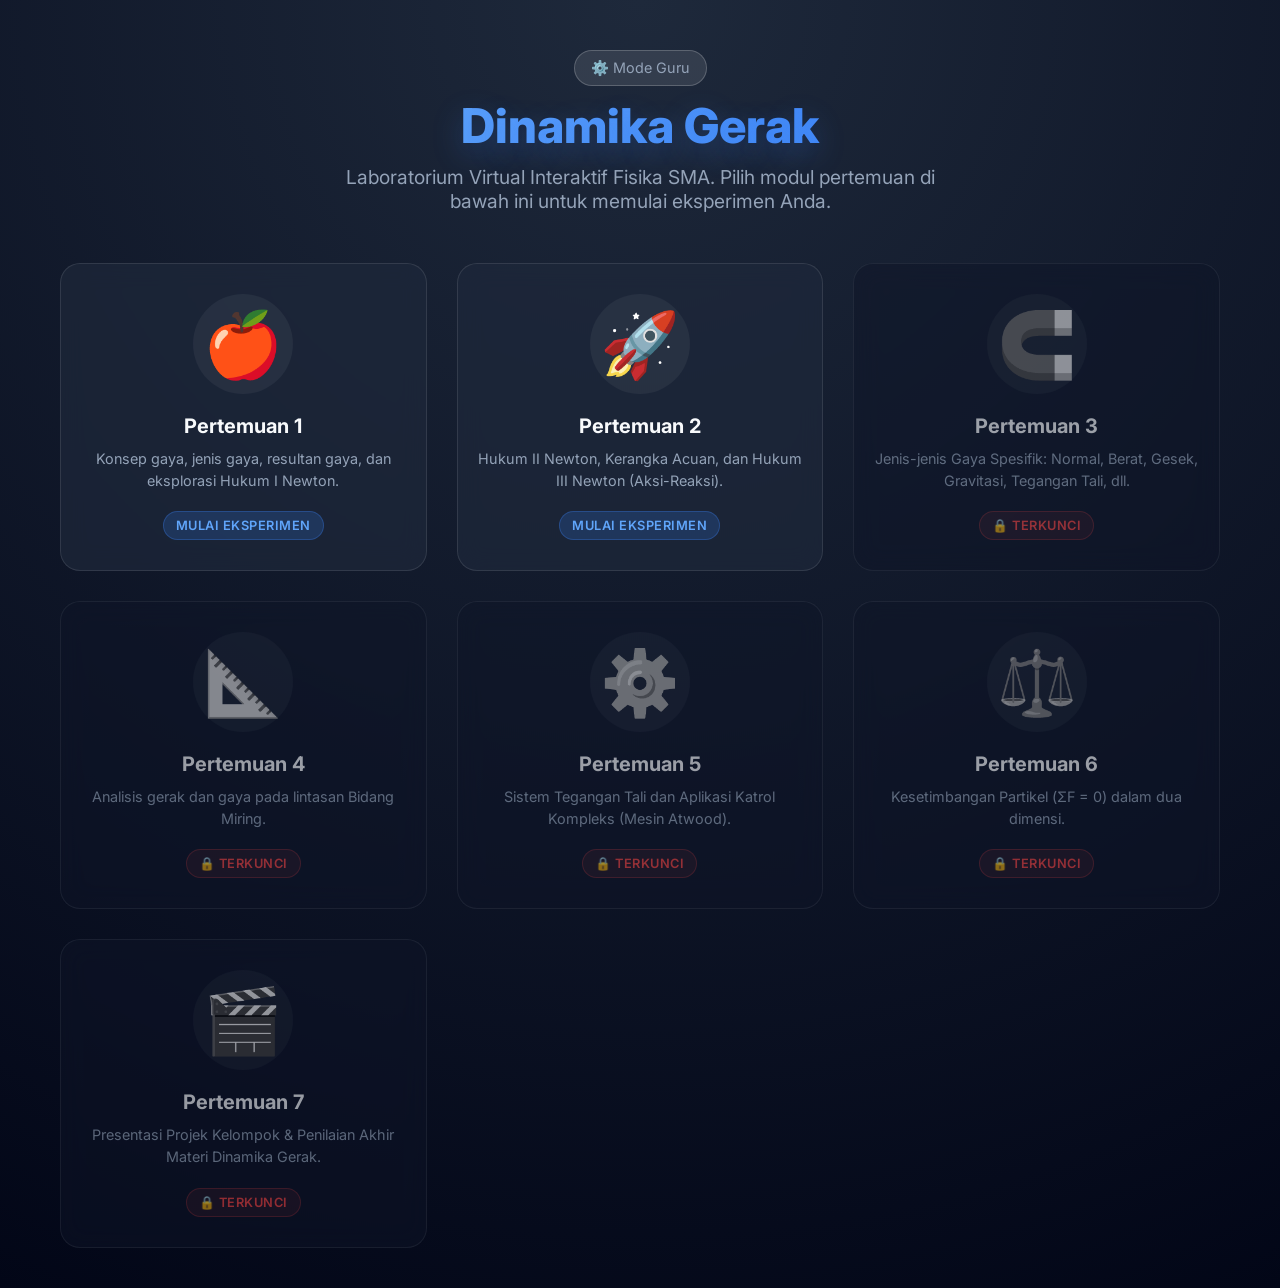
==== Topics/Dinamika-Gerak/virtual-lab/index.html @ c4d6eb1d "Hapus teks 'contoh password' dari prompt Mode Guru" ====
<!DOCTYPE html>
<html lang="id">
<head>
    <meta charset="UTF-8">
    <meta name="viewport" content="width=device-width, initial-scale=1.0">
    <title>Dashboard: Dinamika Gerak</title>
    <link href="https://fonts.googleapis.com/css2?family=Inter:wght@400;500;700;800&display=swap" rel="stylesheet">
    <link rel="stylesheet" href="css/dashboard.css">
    <style>
        .header-top {
            display: flex;
            justify-content: flex-end;
            padding: 10px 20px;
        }
        .btn-guru {
            background: rgba(255, 255, 255, 0.1);
            border: 1px solid rgba(255, 255, 255, 0.2);
            color: #94a3b8;
            padding: 8px 16px;
            border-radius: 20px;
            cursor: pointer;
            font-size: 0.9rem;
            transition: all 0.3s;
        }
        .btn-guru:hover {
            background: rgba(255, 255, 255, 0.2);
            color: #fff;
        }
        .btn-guru.active {
            background: #ef4444;
            color: white;
            border-color: #ef4444;
        }
        
        .guru-controls {
            margin-top: 15px;
            display: flex;
            align-items: center;
            justify-content: space-between;
            background: rgba(0,0,0,0.3);
            padding: 10px;
            border-radius: 10px;
            border: 1px solid rgba(255,255,255,0.1);
        }
        .guru-controls label {
            font-size: 0.9rem;
            color: #cbd5e1;
        }
        
        /* Toggle Switch */
        .switch {
            position: relative;
            display: inline-block;
            width: 40px;
            height: 20px;
        }
        .switch input { opacity: 0; width: 0; height: 0; }
        .slider {
            position: absolute;
            cursor: pointer;
            top: 0; left: 0; right: 0; bottom: 0;
            background-color: #475569;
            transition: .4s;
            border-radius: 20px;
        }
        .slider:before {
            position: absolute;
            content: "";
            height: 16px; width: 16px;
            left: 2px; bottom: 2px;
            background-color: white;
            transition: .4s;
            border-radius: 50%;
        }
        input:checked + .slider { background-color: #10b981; }
        input:checked + .slider:before { transform: translateX(20px); }

        .module-card { cursor: pointer; }
        .module-card.locked { cursor: not-allowed; }
    </style>
</head>
<body>

    <div class="header-top">
        <button id="btnGuru" class="btn-guru">⚙️ Mode Guru</button>
    </div>

    <header class="dashboard-header">
        <h1>Dinamika Gerak</h1>
        <p>Laboratorium Virtual Interaktif Fisika SMA. Pilih modul pertemuan di bawah ini untuk memulai eksperimen Anda.</p>
    </header>

    <main class="dashboard-grid" id="cardContainer">
        <!-- Cards will be generated by JS -->
    </main>

    <script>
        const modules = [
            { id: 'p1', title: 'Pertemuan 1', icon: '🍎', desc: 'Konsep gaya, jenis gaya, resultan gaya, dan eksplorasi Hukum I Newton.', path: 'scenes/hukum-newton-1/index.html' },
            { id: 'p2', title: 'Pertemuan 2', icon: '🚀', desc: 'Hukum II Newton, Kerangka Acuan, dan Hukum III Newton (Aksi-Reaksi).', path: 'scenes/hukum-newton-2/index.html' },
            { id: 'p3', title: 'Pertemuan 3', icon: '🧲', desc: 'Jenis-jenis Gaya Spesifik: Normal, Berat, Gesek, Gravitasi, Tegangan Tali, dll.', path: 'scenes/hukum-newton-3/index.html' },
            { id: 'p4', title: 'Pertemuan 4', icon: '📐', desc: 'Analisis gerak dan gaya pada lintasan Bidang Miring.', path: 'scenes/bidang-miring/index.html' },
            { id: 'p5', title: 'Pertemuan 5', icon: '⚙️', desc: 'Sistem Tegangan Tali dan Aplikasi Katrol Kompleks (Mesin Atwood).', path: 'scenes/katrol/index.html' },
            { id: 'p6', title: 'Pertemuan 6', icon: '⚖️', desc: 'Kesetimbangan Partikel (ΣF = 0) dalam dua dimensi.', path: 'scenes/kesetimbangan/index.html' },
            { id: 'p7', title: 'Pertemuan 7', icon: '🎬', desc: 'Presentasi Projek Kelompok & Penilaian Akhir Materi Dinamika Gerak.', path: 'scenes/projek/index.html' }
        ];

        let isGuruMode = false;
        
        // Initialize access from localStorage
        let accessData = JSON.parse(localStorage.getItem('dinamika_gerak_access'));
        if (!accessData) {
            accessData = ['p1', 'p2']; // Default open
            localStorage.setItem('dinamika_gerak_access', JSON.stringify(accessData));
        }

        const container = document.getElementById('cardContainer');
        const btnGuru = document.getElementById('btnGuru');

        function toggleAccess(id) {
            if (accessData.includes(id)) {
                accessData = accessData.filter(i => i !== id);
            } else {
                accessData.push(id);
            }
            localStorage.setItem('dinamika_gerak_access', JSON.stringify(accessData));
            renderCards();
        }

        function renderCards() {
            container.innerHTML = '';
            
            modules.forEach(mod => {
                const isUnlocked = accessData.includes(mod.id);
                
                const card = document.createElement('div');
                card.className = `module-card ${!isUnlocked && !isGuruMode ? 'locked' : ''}`;
                
                card.onclick = (e) => {
                    // Prevent navigation if clicking inside guru controls
                    if (e.target.closest('.guru-controls')) return;
                    
                    if (isUnlocked || isGuruMode) {
                        window.location.href = mod.path;
                    } else {
                        alert('Modul ini dikunci oleh Guru!');
                    }
                };

                let badgeHTML = '';
                if (isUnlocked) {
                    badgeHTML = `<div class="status-badge ready">Mulai Eksperimen</div>`;
                } else {
                    badgeHTML = `<div class="status-badge locked">🔒 Terkunci</div>`;
                }

                let guruControlsHTML = '';
                if (isGuruMode) {
                    guruControlsHTML = `
                        <div class="guru-controls">
                            <label>Akses Siswa</label>
                            <label class="switch">
                                <input type="checkbox" ${isUnlocked ? 'checked' : ''} onchange="toggleAccess('${mod.id}')">
                                <span class="slider"></span>
                            </label>
                        </div>
                    `;
                }

                card.innerHTML = `
                    <div class="card-icon">${mod.icon}</div>
                    <h2 class="card-title">${mod.title}</h2>
                    <p class="card-desc">${mod.desc}</p>
                    ${badgeHTML}
                    ${guruControlsHTML}
                `;
                
                container.appendChild(card);
            });
        }

        btnGuru.addEventListener('click', () => {
            if (!isGuruMode) {
                const pin = prompt("Masukkan PIN Guru:");
                if (pin === "1234") {
                    isGuruMode = true;
                    btnGuru.textContent = "Keluar Mode Guru";
                    btnGuru.classList.add('active');
                    renderCards();
                } else if (pin !== null) {
                    alert("PIN Salah!");
                }
            } else {
                isGuruMode = false;
                btnGuru.textContent = "⚙️ Mode Guru";
                btnGuru.classList.remove('active');
                renderCards();
            }
        });

        // Initial render
        renderCards();

    </script>
</body>
</html>
---- Topics/Dinamika-Gerak/virtual-lab/css/dashboard.css ----
:root {
    --bg-dark: #0f172a;
    --bg-grad: radial-gradient(circle at top, #1e293b, #020617);
    --card-bg: rgba(30, 41, 59, 0.7);
    --card-border: rgba(255, 255, 255, 0.1);
    --text-primary: #f8fafc;
    --text-secondary: #94a3b8;
    --accent: #3b82f6;
    --accent-hover: #60a5fa;
    --locked: #ef4444;
}

* {
    margin: 0;
    padding: 0;
    box-sizing: border-box;
    font-family: 'Inter', sans-serif;
}

body {
    background: var(--bg-dark);
    background-image: var(--bg-grad);
    color: var(--text-primary);
    min-height: 100vh;
    display: flex;
    flex-direction: column;
    align-items: center;
    padding: 40px 20px;
    overflow-x: hidden;
}

/* HEADER */
.dashboard-header {
    text-align: center;
    margin-bottom: 50px;
    animation: fadeInDown 0.8s ease-out;
}

.dashboard-header h1 {
    font-size: 3rem;
    font-weight: 800;
    margin-bottom: 10px;
    background: linear-gradient(to right, #60a5fa, #3b82f6);
    -webkit-background-clip: text;
    background-clip: text;
    -webkit-text-fill-color: transparent;
    text-shadow: 0 10px 30px rgba(59, 130, 246, 0.3);
}

.dashboard-header p {
    font-size: 1.2rem;
    color: var(--text-secondary);
    max-width: 600px;
    margin: 0 auto;
}

/* GRID LAYOUT */
.dashboard-grid {
    display: grid;
    grid-template-columns: repeat(auto-fit, minmax(280px, 1fr));
    gap: 30px;
    width: 100%;
    max-width: 1200px;
    padding: 0 20px;
}

/* CARDS */
.module-card {
    background: var(--card-bg);
    border: 1px solid var(--card-border);
    border-radius: 20px;
    padding: 30px 20px;
    text-align: center;
    backdrop-filter: blur(12px);
    -webkit-backdrop-filter: blur(12px);
    transition: all 0.3s cubic-bezier(0.25, 0.8, 0.25, 1);
    position: relative;
    overflow: hidden;
    text-decoration: none;
    color: inherit;
    display: flex;
    flex-direction: column;
    align-items: center;
    animation: fadeInUp 0.8s ease-out backwards;
}

/* Stagger animation */
.module-card:nth-child(1) { animation-delay: 0.1s; }
.module-card:nth-child(2) { animation-delay: 0.2s; }
.module-card:nth-child(3) { animation-delay: 0.3s; }
.module-card:nth-child(4) { animation-delay: 0.4s; }
.module-card:nth-child(5) { animation-delay: 0.5s; }
.module-card:nth-child(6) { animation-delay: 0.6s; }
.module-card:nth-child(7) { animation-delay: 0.7s; }

.module-card:hover:not(.locked) {
    transform: translateY(-10px);
    box-shadow: 0 15px 35px rgba(59, 130, 246, 0.2);
    border-color: rgba(59, 130, 246, 0.5);
}

.module-card:hover:not(.locked) .card-icon {
    transform: scale(1.1);
}

/* KARTU TERKUNCI */
.module-card.locked {
    opacity: 0.6;
    cursor: not-allowed;
    background: rgba(15, 23, 42, 0.8);
}
.module-card.locked:hover {
    border-color: rgba(239, 68, 68, 0.5);
    box-shadow: 0 10px 25px rgba(239, 68, 68, 0.1);
}

/* ICON */
.card-icon {
    font-size: 4rem;
    margin-bottom: 20px;
    transition: transform 0.3s ease;
    display: flex;
    justify-content: center;
    align-items: center;
    width: 100px;
    height: 100px;
    background: rgba(255,255,255,0.05);
    border-radius: 50%;
}

.module-card.locked .card-icon {
    filter: grayscale(100%);
}

/* TEXT */
.card-title {
    font-size: 1.25rem;
    font-weight: 700;
    margin-bottom: 10px;
    color: var(--text-primary);
}

.card-desc {
    font-size: 0.9rem;
    color: var(--text-secondary);
    line-height: 1.5;
    margin-bottom: 20px;
    flex-grow: 1;
}

/* STATUS BADGE */
.status-badge {
    padding: 6px 12px;
    border-radius: 20px;
    font-size: 0.8rem;
    font-weight: 600;
    letter-spacing: 0.5px;
    text-transform: uppercase;
}

.status-badge.ready {
    background: rgba(59, 130, 246, 0.2);
    color: var(--accent-hover);
    border: 1px solid rgba(59, 130, 246, 0.3);
}

.status-badge.locked {
    background: rgba(239, 68, 68, 0.1);
    color: var(--locked);
    border: 1px solid rgba(239, 68, 68, 0.3);
}

/* ANIMATIONS */
@keyframes fadeInDown {
    from { opacity: 0; transform: translateY(-30px); }
    to { opacity: 1; transform: translateY(0); }
}
@keyframes fadeInUp {
    from { opacity: 0; transform: translateY(30px); }
    to { opacity: 1; transform: translateY(0); }
}

/* RESPONSIVE */
@media (max-width: 768px) {
    .dashboard-header h1 {
        font-size: 2.2rem;
    }
    .dashboard-grid {
        grid-template-columns: repeat(auto-fit, minmax(240px, 1fr));
        gap: 20px;
    }
    .card-icon {
        font-size: 3rem;
        width: 80px;
        height: 80px;
    }
}
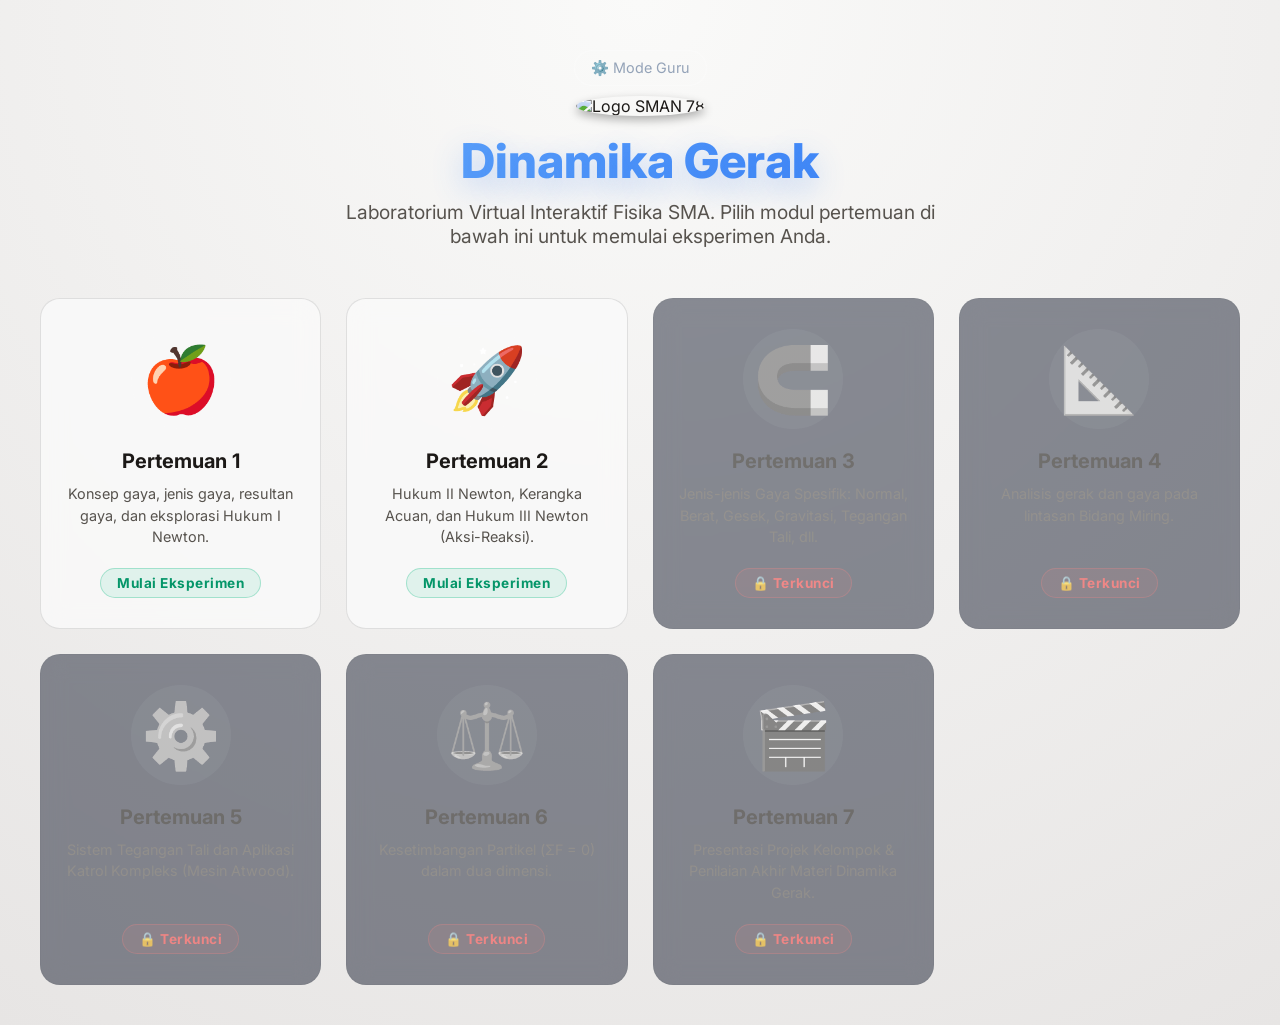
==== commit fb7246a7: "feat(logo-conclusion): tambahkan logo resmi SMAN 78 Jakarta di seluruh header & buat kesimpulan fisi" ====
--- a/Topics/Dinamika-Gerak/virtual-lab/index.html
+++ b/Topics/Dinamika-Gerak/virtual-lab/index.html
@@ -86,6 +86,7 @@
     </div>
 
     <header class="dashboard-header">
+        <img src="https://blogger.googleusercontent.com/img/b/R29vZ2xl/AVvXsEi27eZ8eNQYf1B7Z8wdnjdolxvw5zZRRBxRRQMY4Z7y-Hp1IFicZYQbSLMOGTI4mwnU4KEyFT63V61UaRnlpi84YVoRtSD4_xguj6-Gzevgw_om4_0Wri08KKg54H2_enqqU7qH0aikqVQ/s320/LOGO+SMAN+78+JAKARTA.jpg" alt="Logo SMAN 78" style="height: 80px; margin-bottom: 15px; border-radius: 50%; box-shadow: 0 4px 10px rgba(0,0,0,0.3);">
         <h1>Dinamika Gerak</h1>
         <p>Laboratorium Virtual Interaktif Fisika SMA. Pilih modul pertemuan di bawah ini untuk memulai eksperimen Anda.</p>
     </header>
@@ -182,7 +183,7 @@
         btnGuru.addEventListener('click', () => {
             if (!isGuruMode) {
                 const pin = prompt("Masukkan PIN Guru:");
-                if (pin === "1234") {
+                if (pin === "14072026") {
                     isGuruMode = true;
                     btnGuru.textContent = "Keluar Mode Guru";
                     btnGuru.classList.add('active');
--- a/Topics/Dinamika-Gerak/virtual-lab/css/dashboard.css
+++ b/Topics/Dinamika-Gerak/virtual-lab/css/dashboard.css
@@ -1,12 +1,12 @@
 :root {
-    --bg-dark: #0f172a;
-    --bg-grad: radial-gradient(circle at top, #1e293b, #020617);
-    --card-bg: rgba(30, 41, 59, 0.7);
-    --card-border: rgba(255, 255, 255, 0.1);
-    --text-primary: #f8fafc;
-    --text-secondary: #94a3b8;
+    --bg-dark: #f5f5f4;
+    --bg-grad: radial-gradient(circle at top, #fafaf9, #e7e5e4);
+    --card-bg: rgba(250, 250, 249, 0.85);
+    --card-border: rgba(0, 0, 0, 0.1);
+    --text-primary: #1c1917;
+    --text-secondary: #57534e;
     --accent: #3b82f6;
-    --accent-hover: #60a5fa;
+    --accent-hover: #2563eb;
     --locked: #ef4444;
 }
 
@@ -57,10 +57,10 @@
 /* GRID LAYOUT */
 .dashboard-grid {
     display: grid;
-    grid-template-columns: repeat(auto-fit, minmax(280px, 1fr));
-    gap: 30px;
+    grid-template-columns: repeat(auto-fit, minmax(260px, 1fr));
+    gap: 25px;
     width: 100%;
-    max-width: 1200px;
+    max-width: 1400px;
     padding: 0 20px;
 }
 
@@ -149,25 +149,25 @@
 }
 
 /* STATUS BADGE */
-.status-badge {
-    padding: 6px 12px;
+.module-card .status-badge {
+    margin-top: auto;
+    font-size: 0.85rem;
+    font-weight: 700;
+    padding: 6px 16px;
     border-radius: 20px;
-    font-size: 0.8rem;
-    font-weight: 600;
     letter-spacing: 0.5px;
-    text-transform: uppercase;
-}
-
-.status-badge.ready {
-    background: rgba(59, 130, 246, 0.2);
-    color: var(--accent-hover);
-    border: 1px solid rgba(59, 130, 246, 0.3);
 }
 
 .status-badge.locked {
     background: rgba(239, 68, 68, 0.1);
-    color: var(--locked);
+    color: #ef4444;
     border: 1px solid rgba(239, 68, 68, 0.3);
+}
+
+.status-badge.ready {
+    background: rgba(16, 185, 129, 0.1);
+    color: #059669;
+    border: 1px solid rgba(16, 185, 129, 0.3);
 }
 
 /* ANIMATIONS */
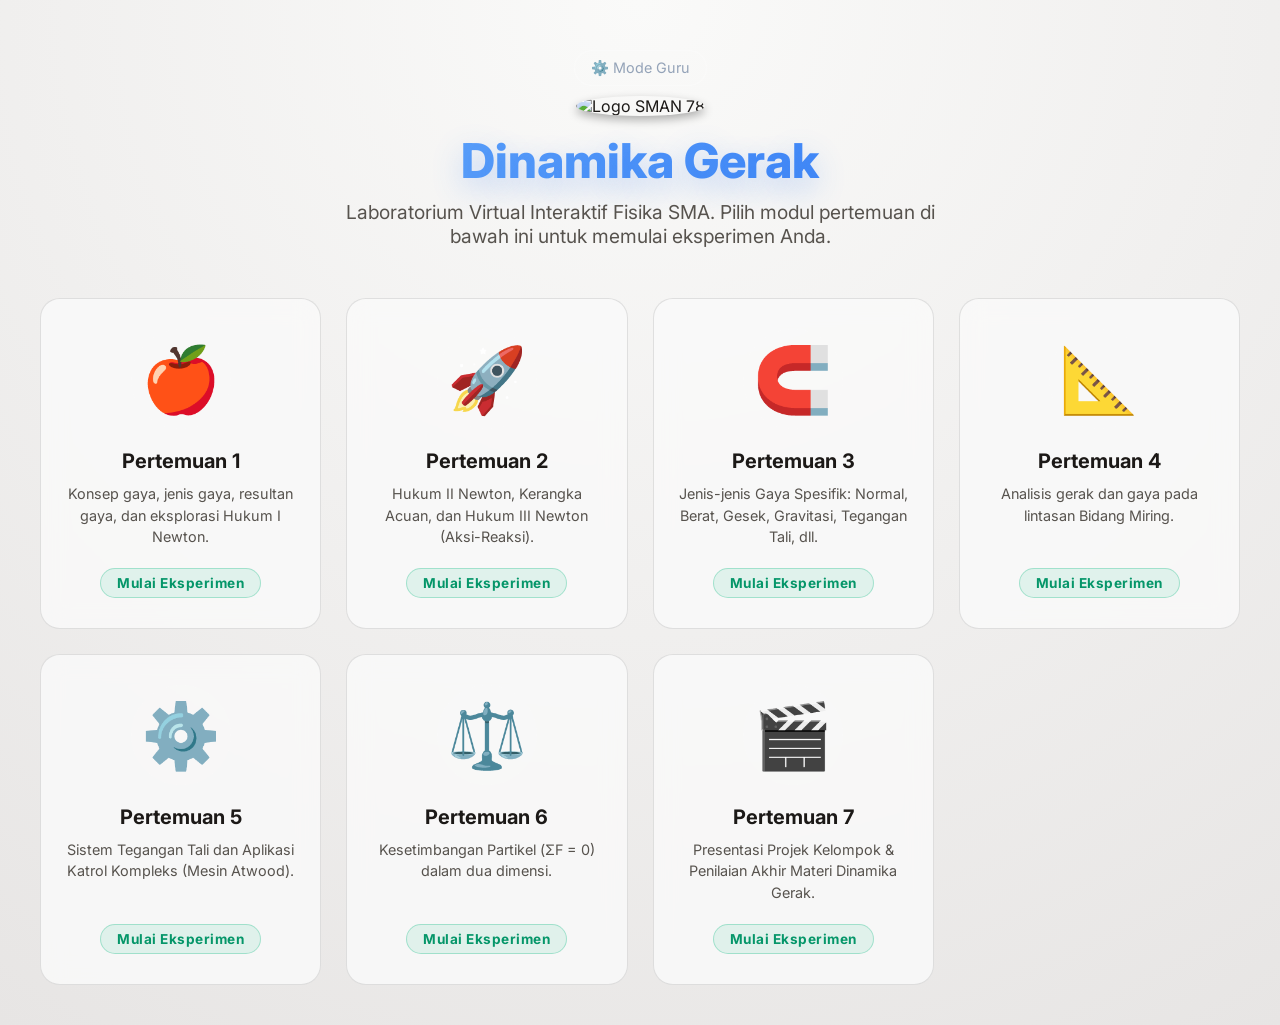
==== commit bc76edaf: "fix(core): unlock all modules by default due to API rate limit" ====
--- a/Topics/Dinamika-Gerak/virtual-lab/index.html
+++ b/Topics/Dinamika-Gerak/virtual-lab/index.html
@@ -1,207 +1,330 @@
-<!DOCTYPE html>
+<!doctype html>
 <html lang="id">
-<head>
-    <meta charset="UTF-8">
-    <meta name="viewport" content="width=device-width, initial-scale=1.0">
+  <head>
+    <meta charset="UTF-8" />
+    <meta name="viewport" content="width=device-width, initial-scale=1.0" />
     <title>Dashboard: Dinamika Gerak</title>
-    <link href="https://fonts.googleapis.com/css2?family=Inter:wght@400;500;700;800&display=swap" rel="stylesheet">
-    <link rel="stylesheet" href="css/dashboard.css">
+    <link
+      rel="icon"
+      type="image/jpeg"
+      href="https://blogger.googleusercontent.com/img/b/R29vZ2xl/AVvXsEi27eZ8eNQYf1B7Z8wdnjdolxvw5zZRRBxRRQMY4Z7y-Hp1IFicZYQbSLMOGTI4mwnU4KEyFT63V61UaRnlpi84YVoRtSD4_xguj6-Gzevgw_om4_0Wri08KKg54H2_enqqU7qH0aikqVQ/s320/LOGO+SMAN+78+JAKARTA.jpg"
+    />
+    <link
+      href="https://fonts.googleapis.com/css2?family=Inter:wght@400;500;700;800&display=swap"
+      rel="stylesheet"
+    />
+    <link rel="stylesheet" href="css/dashboard.css" />
     <style>
-        .header-top {
-            display: flex;
-            justify-content: flex-end;
-            padding: 10px 20px;
+      .header-top {
+        display: flex;
+        justify-content: flex-end;
+        padding: 10px 20px;
+      }
+
+      .btn-guru {
+        background: rgba(255, 255, 255, 0.1);
+        border: 1px solid rgba(255, 255, 255, 0.2);
+        color: #94a3b8;
+        padding: 8px 16px;
+        border-radius: 20px;
+        cursor: pointer;
+        font-size: 0.9rem;
+        transition: all 0.3s;
+      }
+      .btn-guru:hover {
+        background: rgba(255, 255, 255, 0.2);
+        color: #fff;
+      }
+      .btn-guru.active {
+        background: #ef4444;
+        color: white;
+        border-color: #ef4444;
+      }
+
+      .guru-controls {
+        margin-top: 15px;
+        display: flex;
+        align-items: center;
+        justify-content: space-between;
+        background: rgba(0, 0, 0, 0.3);
+        padding: 10px;
+        border-radius: 10px;
+        border: 1px solid rgba(255, 255, 255, 0.1);
+      }
+      .guru-controls label {
+        font-size: 0.9rem;
+        color: #cbd5e1;
+      }
+
+      /* Toggle Switch */
+      .switch {
+        position: relative;
+        display: inline-block;
+        width: 40px;
+        height: 20px;
+      }
+      .switch input {
+        opacity: 0;
+        width: 0;
+        height: 0;
+      }
+      .slider {
+        position: absolute;
+        cursor: pointer;
+        top: 0;
+        left: 0;
+        right: 0;
+        bottom: 0;
+        background-color: #475569;
+        transition: 0.4s;
+        border-radius: 20px;
+      }
+      .slider:before {
+        position: absolute;
+        content: "";
+        height: 16px;
+        width: 16px;
+        left: 2px;
+        bottom: 2px;
+        background-color: white;
+        transition: 0.4s;
+        border-radius: 50%;
+      }
+      input:checked + .slider {
+        background-color: #10b981;
+      }
+      input:checked + .slider:before {
+        transform: translateX(20px);
+      }
+
+      .module-card {
+        cursor: pointer;
+      }
+      .module-card.locked {
+        cursor: not-allowed;
+      }
+    </style>
+  </head>
+  <body>
+    <div class="header-top">
+      <button id="btnGuru" class="btn-guru">⚙️ Mode Guru</button>
+    </div>
+
+    <header class="dashboard-header">
+      <img
+        src="https://blogger.googleusercontent.com/img/b/R29vZ2xl/AVvXsEi27eZ8eNQYf1B7Z8wdnjdolxvw5zZRRBxRRQMY4Z7y-Hp1IFicZYQbSLMOGTI4mwnU4KEyFT63V61UaRnlpi84YVoRtSD4_xguj6-Gzevgw_om4_0Wri08KKg54H2_enqqU7qH0aikqVQ/s320/LOGO+SMAN+78+JAKARTA.jpg"
+        alt="Logo SMAN 78"
+        style="
+          height: 80px;
+          margin-bottom: 15px;
+          border-radius: 50%;
+          box-shadow: 0 4px 10px rgba(0, 0, 0, 0.3);
+        "
+      />
+      <h1>Dinamika Gerak</h1>
+      <p>
+        Laboratorium Virtual Interaktif Fisika SMA. Pilih modul pertemuan di
+        bawah ini untuk memulai eksperimen Anda.
+      </p>
+    </header>
+
+    <main class="dashboard-grid" id="cardContainer">
+      <!-- Cards will be generated by JS -->
+    </main>
+
+    <script>
+      const modules = [
+        {
+          id: "p1",
+          title: "Pertemuan 1",
+          icon: "🍎",
+          desc: "Konsep gaya, jenis gaya, resultan gaya, dan eksplorasi Hukum I Newton.",
+          path: "scenes/hukum-newton-1/index.html",
+        },
+        {
+          id: "p2",
+          title: "Pertemuan 2",
+          icon: "🚀",
+          desc: "Hukum II Newton, Kerangka Acuan, dan Hukum III Newton (Aksi-Reaksi).",
+          path: "scenes/hukum-newton-2/index.html",
+        },
+        {
+          id: "p3",
+          title: "Pertemuan 3",
+          icon: "🧲",
+          desc: "Jenis-jenis Gaya Spesifik: Normal, Berat, Gesek, Gravitasi, Tegangan Tali, dll.",
+          path: "scenes/hukum-newton-3/index.html",
+        },
+        {
+          id: "p4",
+          title: "Pertemuan 4",
+          icon: "📐",
+          desc: "Analisis gerak dan gaya pada lintasan Bidang Miring.",
+          path: "scenes/bidang-miring/index.html",
+        },
+        {
+          id: "p5",
+          title: "Pertemuan 5",
+          icon: "⚙️",
+          desc: "Sistem Tegangan Tali dan Aplikasi Katrol Kompleks (Mesin Atwood).",
+          path: "scenes/katrol/index.html",
+        },
+        {
+          id: "p6",
+          title: "Pertemuan 6",
+          icon: "⚖️",
+          desc: "Kesetimbangan Partikel (ΣF = 0) dalam dua dimensi.",
+          path: "scenes/kesetimbangan/index.html",
+        },
+        {
+          id: "p7",
+          title: "Pertemuan 7",
+          icon: "🎬",
+          desc: "Presentasi Projek Kelompok & Penilaian Akhir Materi Dinamika Gerak.",
+          path: "scenes/projek/index.html",
+        },
+      ];
+
+      let isGuruMode = false;
+
+      // Initialize access from localStorage
+      let accessData = JSON.parse(
+        localStorage.getItem("dinamika_gerak_access")
+      );
+      if (!accessData || accessData.length < 3) { // Force unlock for current users
+        accessData = ["p1", "p2", "p3", "p4", "p5", "p6", "p7"]; // Default open ALL
+        localStorage.setItem(
+          "dinamika_gerak_access",
+          JSON.stringify(accessData)
+        );
+      }
+
+      const container = document.getElementById("cardContainer");
+      const btnGuru = document.getElementById("btnGuru");
+
+      // Fetch latest access from server
+      function syncAccessFromServer() {
+        fetch(
+          "https://api.restful-api.dev/objects/ff8081819d82fab6019f6b8365466fee"
+        )
+          .then((res) => res.json())
+          .then((json) => {
+            if (json && json.data && Array.isArray(json.data.access)) {
+              accessData = json.data.access;
+              localStorage.setItem(
+                "dinamika_gerak_access",
+                JSON.stringify(accessData)
+              );
+              renderCards();
+            }
+          })
+          .catch((err) => console.error("Error fetching access data:", err));
+      }
+
+      syncAccessFromServer();
+      setInterval(syncAccessFromServer, 10000);
+
+      function toggleAccess(id) {
+        if (accessData.includes(id)) {
+          accessData = accessData.filter((i) => i !== id);
+        } else {
+          accessData.push(id);
         }
-        .btn-guru {
-            background: rgba(255, 255, 255, 0.1);
-            border: 1px solid rgba(255, 255, 255, 0.2);
-            color: #94a3b8;
-            padding: 8px 16px;
-            border-radius: 20px;
-            cursor: pointer;
-            font-size: 0.9rem;
-            transition: all 0.3s;
+        localStorage.setItem(
+          "dinamika_gerak_access",
+          JSON.stringify(accessData)
+        );
+        renderCards();
+
+        // Sync to server
+        fetch(
+          "https://api.restful-api.dev/objects/ff8081819d82fab6019f6b8365466fee",
+          {
+            method: "PUT",
+            headers: {
+              "Content-Type": "application/json"
+            },
+            body: JSON.stringify({
+              name: "sman78_physics_access",
+              data: { access: accessData }
+            })
+          }
+        ).catch((err) => console.error("Error updating access data:", err));
+      }
+
+      function renderCards() {
+        container.innerHTML = "";
+
+        modules.forEach((mod) => {
+          const isUnlocked = accessData.includes(mod.id);
+
+          const card = document.createElement("div");
+          card.className = `module-card ${!isUnlocked && !isGuruMode ? "locked" : ""}`;
+
+          card.onclick = (e) => {
+            // Prevent navigation if clicking inside guru controls
+            if (e.target.closest(".guru-controls")) return;
+
+            if (isUnlocked || isGuruMode) {
+              window.location.href = mod.path;
+            } else {
+              alert("Modul ini dikunci oleh Guru!");
+            }
+          };
+
+          let badgeHTML = "";
+          if (isUnlocked) {
+            badgeHTML = `<div class="status-badge ready">Mulai Eksperimen</div>`;
+          } else {
+            badgeHTML = `<div class="status-badge locked">🔒 Terkunci</div>`;
+          }
+
+          let guruControlsHTML = "";
+          if (isGuruMode) {
+            guruControlsHTML = `
+              <div class="guru-controls">
+                <label>Akses Siswa</label>
+                <label class="switch">
+                  <input type="checkbox" ${isUnlocked ? "checked" : ""} onchange="toggleAccess('${mod.id}')">
+                  <span class="slider"></span>
+                </label>
+              </div>
+            `;
+          }
+
+          card.innerHTML = `
+            <div class="card-icon">${mod.icon}</div>
+            <h2 class="card-title">${mod.title}</h2>
+            <p class="card-desc">${mod.desc}</p>
+            ${badgeHTML}
+            ${guruControlsHTML}
+          `;
+
+          container.appendChild(card);
+        });
+      }
+
+      btnGuru.addEventListener("click", () => {
+        if (!isGuruMode) {
+          const pin = prompt("Masukkan PIN Guru:");
+          if (pin === "14072026") {
+            isGuruMode = true;
+            btnGuru.textContent = "Keluar Mode Guru";
+            btnGuru.classList.add("active");
+            renderCards();
+          } else if (pin !== null) {
+            alert("PIN Salah!");
+          }
+        } else {
+          isGuruMode = false;
+          btnGuru.textContent = "⚙️ Mode Guru";
+          btnGuru.classList.remove("active");
+          renderCards();
         }
-        .btn-guru:hover {
-            background: rgba(255, 255, 255, 0.2);
-            color: #fff;
-        }
-        .btn-guru.active {
-            background: #ef4444;
-            color: white;
-            border-color: #ef4444;
-        }
-        
-        .guru-controls {
-            margin-top: 15px;
-            display: flex;
-            align-items: center;
-            justify-content: space-between;
-            background: rgba(0,0,0,0.3);
-            padding: 10px;
-            border-radius: 10px;
-            border: 1px solid rgba(255,255,255,0.1);
-        }
-        .guru-controls label {
-            font-size: 0.9rem;
-            color: #cbd5e1;
-        }
-        
-        /* Toggle Switch */
-        .switch {
-            position: relative;
-            display: inline-block;
-            width: 40px;
-            height: 20px;
-        }
-        .switch input { opacity: 0; width: 0; height: 0; }
-        .slider {
-            position: absolute;
-            cursor: pointer;
-            top: 0; left: 0; right: 0; bottom: 0;
-            background-color: #475569;
-            transition: .4s;
-            border-radius: 20px;
-        }
-        .slider:before {
-            position: absolute;
-            content: "";
-            height: 16px; width: 16px;
-            left: 2px; bottom: 2px;
-            background-color: white;
-            transition: .4s;
-            border-radius: 50%;
-        }
-        input:checked + .slider { background-color: #10b981; }
-        input:checked + .slider:before { transform: translateX(20px); }
-
-        .module-card { cursor: pointer; }
-        .module-card.locked { cursor: not-allowed; }
-    </style>
-</head>
-<body>
-
-    <div class="header-top">
-        <button id="btnGuru" class="btn-guru">⚙️ Mode Guru</button>
-    </div>
-
-    <header class="dashboard-header">
-        <img src="https://blogger.googleusercontent.com/img/b/R29vZ2xl/AVvXsEi27eZ8eNQYf1B7Z8wdnjdolxvw5zZRRBxRRQMY4Z7y-Hp1IFicZYQbSLMOGTI4mwnU4KEyFT63V61UaRnlpi84YVoRtSD4_xguj6-Gzevgw_om4_0Wri08KKg54H2_enqqU7qH0aikqVQ/s320/LOGO+SMAN+78+JAKARTA.jpg" alt="Logo SMAN 78" style="height: 80px; margin-bottom: 15px; border-radius: 50%; box-shadow: 0 4px 10px rgba(0,0,0,0.3);">
-        <h1>Dinamika Gerak</h1>
-        <p>Laboratorium Virtual Interaktif Fisika SMA. Pilih modul pertemuan di bawah ini untuk memulai eksperimen Anda.</p>
-    </header>
-
-    <main class="dashboard-grid" id="cardContainer">
-        <!-- Cards will be generated by JS -->
-    </main>
-
-    <script>
-        const modules = [
-            { id: 'p1', title: 'Pertemuan 1', icon: '🍎', desc: 'Konsep gaya, jenis gaya, resultan gaya, dan eksplorasi Hukum I Newton.', path: 'scenes/hukum-newton-1/index.html' },
-            { id: 'p2', title: 'Pertemuan 2', icon: '🚀', desc: 'Hukum II Newton, Kerangka Acuan, dan Hukum III Newton (Aksi-Reaksi).', path: 'scenes/hukum-newton-2/index.html' },
-            { id: 'p3', title: 'Pertemuan 3', icon: '🧲', desc: 'Jenis-jenis Gaya Spesifik: Normal, Berat, Gesek, Gravitasi, Tegangan Tali, dll.', path: 'scenes/hukum-newton-3/index.html' },
-            { id: 'p4', title: 'Pertemuan 4', icon: '📐', desc: 'Analisis gerak dan gaya pada lintasan Bidang Miring.', path: 'scenes/bidang-miring/index.html' },
-            { id: 'p5', title: 'Pertemuan 5', icon: '⚙️', desc: 'Sistem Tegangan Tali dan Aplikasi Katrol Kompleks (Mesin Atwood).', path: 'scenes/katrol/index.html' },
-            { id: 'p6', title: 'Pertemuan 6', icon: '⚖️', desc: 'Kesetimbangan Partikel (ΣF = 0) dalam dua dimensi.', path: 'scenes/kesetimbangan/index.html' },
-            { id: 'p7', title: 'Pertemuan 7', icon: '🎬', desc: 'Presentasi Projek Kelompok & Penilaian Akhir Materi Dinamika Gerak.', path: 'scenes/projek/index.html' }
-        ];
-
-        let isGuruMode = false;
-        
-        // Initialize access from localStorage
-        let accessData = JSON.parse(localStorage.getItem('dinamika_gerak_access'));
-        if (!accessData) {
-            accessData = ['p1', 'p2']; // Default open
-            localStorage.setItem('dinamika_gerak_access', JSON.stringify(accessData));
-        }
-
-        const container = document.getElementById('cardContainer');
-        const btnGuru = document.getElementById('btnGuru');
-
-        function toggleAccess(id) {
-            if (accessData.includes(id)) {
-                accessData = accessData.filter(i => i !== id);
-            } else {
-                accessData.push(id);
-            }
-            localStorage.setItem('dinamika_gerak_access', JSON.stringify(accessData));
-            renderCards();
-        }
-
-        function renderCards() {
-            container.innerHTML = '';
-            
-            modules.forEach(mod => {
-                const isUnlocked = accessData.includes(mod.id);
-                
-                const card = document.createElement('div');
-                card.className = `module-card ${!isUnlocked && !isGuruMode ? 'locked' : ''}`;
-                
-                card.onclick = (e) => {
-                    // Prevent navigation if clicking inside guru controls
-                    if (e.target.closest('.guru-controls')) return;
-                    
-                    if (isUnlocked || isGuruMode) {
-                        window.location.href = mod.path;
-                    } else {
-                        alert('Modul ini dikunci oleh Guru!');
-                    }
-                };
-
-                let badgeHTML = '';
-                if (isUnlocked) {
-                    badgeHTML = `<div class="status-badge ready">Mulai Eksperimen</div>`;
-                } else {
-                    badgeHTML = `<div class="status-badge locked">🔒 Terkunci</div>`;
-                }
-
-                let guruControlsHTML = '';
-                if (isGuruMode) {
-                    guruControlsHTML = `
-                        <div class="guru-controls">
-                            <label>Akses Siswa</label>
-                            <label class="switch">
-                                <input type="checkbox" ${isUnlocked ? 'checked' : ''} onchange="toggleAccess('${mod.id}')">
-                                <span class="slider"></span>
-                            </label>
-                        </div>
-                    `;
-                }
-
-                card.innerHTML = `
-                    <div class="card-icon">${mod.icon}</div>
-                    <h2 class="card-title">${mod.title}</h2>
-                    <p class="card-desc">${mod.desc}</p>
-                    ${badgeHTML}
-                    ${guruControlsHTML}
-                `;
-                
-                container.appendChild(card);
-            });
-        }
-
-        btnGuru.addEventListener('click', () => {
-            if (!isGuruMode) {
-                const pin = prompt("Masukkan PIN Guru:");
-                if (pin === "14072026") {
-                    isGuruMode = true;
-                    btnGuru.textContent = "Keluar Mode Guru";
-                    btnGuru.classList.add('active');
-                    renderCards();
-                } else if (pin !== null) {
-                    alert("PIN Salah!");
-                }
-            } else {
-                isGuruMode = false;
-                btnGuru.textContent = "⚙️ Mode Guru";
-                btnGuru.classList.remove('active');
-                renderCards();
-            }
-        });
-
-        // Initial render
-        renderCards();
-
+      });
+
+      // Initial render
+      renderCards();
     </script>
-</body>
+  </body>
 </html>
--- a/Topics/Dinamika-Gerak/virtual-lab/css/dashboard.css
+++ b/Topics/Dinamika-Gerak/virtual-lab/css/dashboard.css
@@ -1,197 +1,223 @@
 :root {
-    --bg-dark: #f5f5f4;
-    --bg-grad: radial-gradient(circle at top, #fafaf9, #e7e5e4);
-    --card-bg: rgba(250, 250, 249, 0.85);
-    --card-border: rgba(0, 0, 0, 0.1);
-    --text-primary: #1c1917;
-    --text-secondary: #57534e;
-    --accent: #3b82f6;
-    --accent-hover: #2563eb;
-    --locked: #ef4444;
+  --bg-dark: #f5f5f4;
+  --bg-grad: radial-gradient(circle at top, #fafaf9, #e7e5e4);
+  --card-bg: rgba(250, 250, 249, 0.85);
+  --card-border: rgba(0, 0, 0, 0.1);
+  --text-primary: #1c1917;
+  --text-secondary: #57534e;
+  --accent: #3b82f6;
+  --accent-hover: #2563eb;
+  --locked: #ef4444;
 }
 
 * {
-    margin: 0;
-    padding: 0;
-    box-sizing: border-box;
-    font-family: 'Inter', sans-serif;
+  margin: 0;
+  padding: 0;
+  box-sizing: border-box;
+  font-family: "Inter", sans-serif;
 }
 
 body {
-    background: var(--bg-dark);
-    background-image: var(--bg-grad);
-    color: var(--text-primary);
-    min-height: 100vh;
-    display: flex;
-    flex-direction: column;
-    align-items: center;
-    padding: 40px 20px;
-    overflow-x: hidden;
+  background: var(--bg-dark);
+  background-image: var(--bg-grad);
+  color: var(--text-primary);
+  min-height: 100vh;
+  display: flex;
+  flex-direction: column;
+  align-items: center;
+  padding: 40px 20px;
+  overflow-x: hidden;
 }
 
 /* HEADER */
 .dashboard-header {
-    text-align: center;
-    margin-bottom: 50px;
-    animation: fadeInDown 0.8s ease-out;
+  text-align: center;
+  margin-bottom: 50px;
+  animation: fadeInDown 0.8s ease-out;
 }
 
 .dashboard-header h1 {
-    font-size: 3rem;
-    font-weight: 800;
-    margin-bottom: 10px;
-    background: linear-gradient(to right, #60a5fa, #3b82f6);
-    -webkit-background-clip: text;
-    background-clip: text;
-    -webkit-text-fill-color: transparent;
-    text-shadow: 0 10px 30px rgba(59, 130, 246, 0.3);
+  font-size: 3rem;
+  font-weight: 800;
+  margin-bottom: 10px;
+  background: linear-gradient(to right, #60a5fa, #3b82f6);
+  -webkit-background-clip: text;
+  background-clip: text;
+  -webkit-text-fill-color: transparent;
+  text-shadow: 0 10px 30px rgba(59, 130, 246, 0.3);
 }
 
 .dashboard-header p {
-    font-size: 1.2rem;
-    color: var(--text-secondary);
-    max-width: 600px;
-    margin: 0 auto;
+  font-size: 1.2rem;
+  color: var(--text-secondary);
+  max-width: 600px;
+  margin: 0 auto;
 }
 
 /* GRID LAYOUT */
 .dashboard-grid {
-    display: grid;
-    grid-template-columns: repeat(auto-fit, minmax(260px, 1fr));
-    gap: 25px;
-    width: 100%;
-    max-width: 1400px;
-    padding: 0 20px;
+  display: grid;
+  grid-template-columns: repeat(auto-fit, minmax(260px, 1fr));
+  gap: 25px;
+  width: 100%;
+  max-width: 1400px;
+  padding: 0 20px;
 }
 
 /* CARDS */
 .module-card {
-    background: var(--card-bg);
-    border: 1px solid var(--card-border);
-    border-radius: 20px;
-    padding: 30px 20px;
-    text-align: center;
-    backdrop-filter: blur(12px);
-    -webkit-backdrop-filter: blur(12px);
-    transition: all 0.3s cubic-bezier(0.25, 0.8, 0.25, 1);
-    position: relative;
-    overflow: hidden;
-    text-decoration: none;
-    color: inherit;
-    display: flex;
-    flex-direction: column;
-    align-items: center;
-    animation: fadeInUp 0.8s ease-out backwards;
+  background: var(--card-bg);
+  border: 1px solid var(--card-border);
+  border-radius: 20px;
+  padding: 30px 20px;
+  text-align: center;
+  backdrop-filter: blur(12px);
+  -webkit-backdrop-filter: blur(12px);
+  transition: all 0.3s cubic-bezier(0.25, 0.8, 0.25, 1);
+  position: relative;
+  overflow: hidden;
+  text-decoration: none;
+  color: inherit;
+  display: flex;
+  flex-direction: column;
+  align-items: center;
+  animation: fadeInUp 0.8s ease-out backwards;
 }
 
 /* Stagger animation */
-.module-card:nth-child(1) { animation-delay: 0.1s; }
-.module-card:nth-child(2) { animation-delay: 0.2s; }
-.module-card:nth-child(3) { animation-delay: 0.3s; }
-.module-card:nth-child(4) { animation-delay: 0.4s; }
-.module-card:nth-child(5) { animation-delay: 0.5s; }
-.module-card:nth-child(6) { animation-delay: 0.6s; }
-.module-card:nth-child(7) { animation-delay: 0.7s; }
+.module-card:nth-child(1) {
+  animation-delay: 0.1s;
+}
+.module-card:nth-child(2) {
+  animation-delay: 0.2s;
+}
+.module-card:nth-child(3) {
+  animation-delay: 0.3s;
+}
+.module-card:nth-child(4) {
+  animation-delay: 0.4s;
+}
+.module-card:nth-child(5) {
+  animation-delay: 0.5s;
+}
+.module-card:nth-child(6) {
+  animation-delay: 0.6s;
+}
+.module-card:nth-child(7) {
+  animation-delay: 0.7s;
+}
 
 .module-card:hover:not(.locked) {
-    transform: translateY(-10px);
-    box-shadow: 0 15px 35px rgba(59, 130, 246, 0.2);
-    border-color: rgba(59, 130, 246, 0.5);
+  transform: translateY(-10px);
+  box-shadow: 0 15px 35px rgba(59, 130, 246, 0.2);
+  border-color: rgba(59, 130, 246, 0.5);
 }
 
 .module-card:hover:not(.locked) .card-icon {
-    transform: scale(1.1);
+  transform: scale(1.1);
 }
 
 /* KARTU TERKUNCI */
 .module-card.locked {
-    opacity: 0.6;
-    cursor: not-allowed;
-    background: rgba(15, 23, 42, 0.8);
+  opacity: 0.6;
+  cursor: not-allowed;
+  background: rgba(15, 23, 42, 0.8);
 }
 .module-card.locked:hover {
-    border-color: rgba(239, 68, 68, 0.5);
-    box-shadow: 0 10px 25px rgba(239, 68, 68, 0.1);
+  border-color: rgba(239, 68, 68, 0.5);
+  box-shadow: 0 10px 25px rgba(239, 68, 68, 0.1);
 }
 
 /* ICON */
 .card-icon {
-    font-size: 4rem;
-    margin-bottom: 20px;
-    transition: transform 0.3s ease;
-    display: flex;
-    justify-content: center;
-    align-items: center;
-    width: 100px;
-    height: 100px;
-    background: rgba(255,255,255,0.05);
-    border-radius: 50%;
+  font-size: 4rem;
+  margin-bottom: 20px;
+  transition: transform 0.3s ease;
+  display: flex;
+  justify-content: center;
+  align-items: center;
+  width: 100px;
+  height: 100px;
+  background: rgba(255, 255, 255, 0.05);
+  border-radius: 50%;
 }
 
 .module-card.locked .card-icon {
-    filter: grayscale(100%);
+  filter: grayscale(100%);
 }
 
 /* TEXT */
 .card-title {
-    font-size: 1.25rem;
-    font-weight: 700;
-    margin-bottom: 10px;
-    color: var(--text-primary);
+  font-size: 1.25rem;
+  font-weight: 700;
+  margin-bottom: 10px;
+  color: var(--text-primary);
 }
 
 .card-desc {
-    font-size: 0.9rem;
-    color: var(--text-secondary);
-    line-height: 1.5;
-    margin-bottom: 20px;
-    flex-grow: 1;
+  font-size: 0.9rem;
+  color: var(--text-secondary);
+  line-height: 1.5;
+  margin-bottom: 20px;
+  flex-grow: 1;
 }
 
 /* STATUS BADGE */
 .module-card .status-badge {
-    margin-top: auto;
-    font-size: 0.85rem;
-    font-weight: 700;
-    padding: 6px 16px;
-    border-radius: 20px;
-    letter-spacing: 0.5px;
+  margin-top: auto;
+  font-size: 0.85rem;
+  font-weight: 700;
+  padding: 6px 16px;
+  border-radius: 20px;
+  letter-spacing: 0.5px;
 }
 
 .status-badge.locked {
-    background: rgba(239, 68, 68, 0.1);
-    color: #ef4444;
-    border: 1px solid rgba(239, 68, 68, 0.3);
+  background: rgba(239, 68, 68, 0.1);
+  color: #ef4444;
+  border: 1px solid rgba(239, 68, 68, 0.3);
 }
 
 .status-badge.ready {
-    background: rgba(16, 185, 129, 0.1);
-    color: #059669;
-    border: 1px solid rgba(16, 185, 129, 0.3);
+  background: rgba(16, 185, 129, 0.1);
+  color: #059669;
+  border: 1px solid rgba(16, 185, 129, 0.3);
 }
 
 /* ANIMATIONS */
 @keyframes fadeInDown {
-    from { opacity: 0; transform: translateY(-30px); }
-    to { opacity: 1; transform: translateY(0); }
+  from {
+    opacity: 0;
+    transform: translateY(-30px);
+  }
+  to {
+    opacity: 1;
+    transform: translateY(0);
+  }
 }
 @keyframes fadeInUp {
-    from { opacity: 0; transform: translateY(30px); }
-    to { opacity: 1; transform: translateY(0); }
+  from {
+    opacity: 0;
+    transform: translateY(30px);
+  }
+  to {
+    opacity: 1;
+    transform: translateY(0);
+  }
 }
 
 /* RESPONSIVE */
 @media (max-width: 768px) {
-    .dashboard-header h1 {
-        font-size: 2.2rem;
-    }
-    .dashboard-grid {
-        grid-template-columns: repeat(auto-fit, minmax(240px, 1fr));
-        gap: 20px;
-    }
-    .card-icon {
-        font-size: 3rem;
-        width: 80px;
-        height: 80px;
-    }
-}
+  .dashboard-header h1 {
+    font-size: 2.2rem;
+  }
+  .dashboard-grid {
+    grid-template-columns: repeat(auto-fit, minmax(240px, 1fr));
+    gap: 20px;
+  }
+  .card-icon {
+    font-size: 3rem;
+    width: 80px;
+    height: 80px;
+  }
+}
